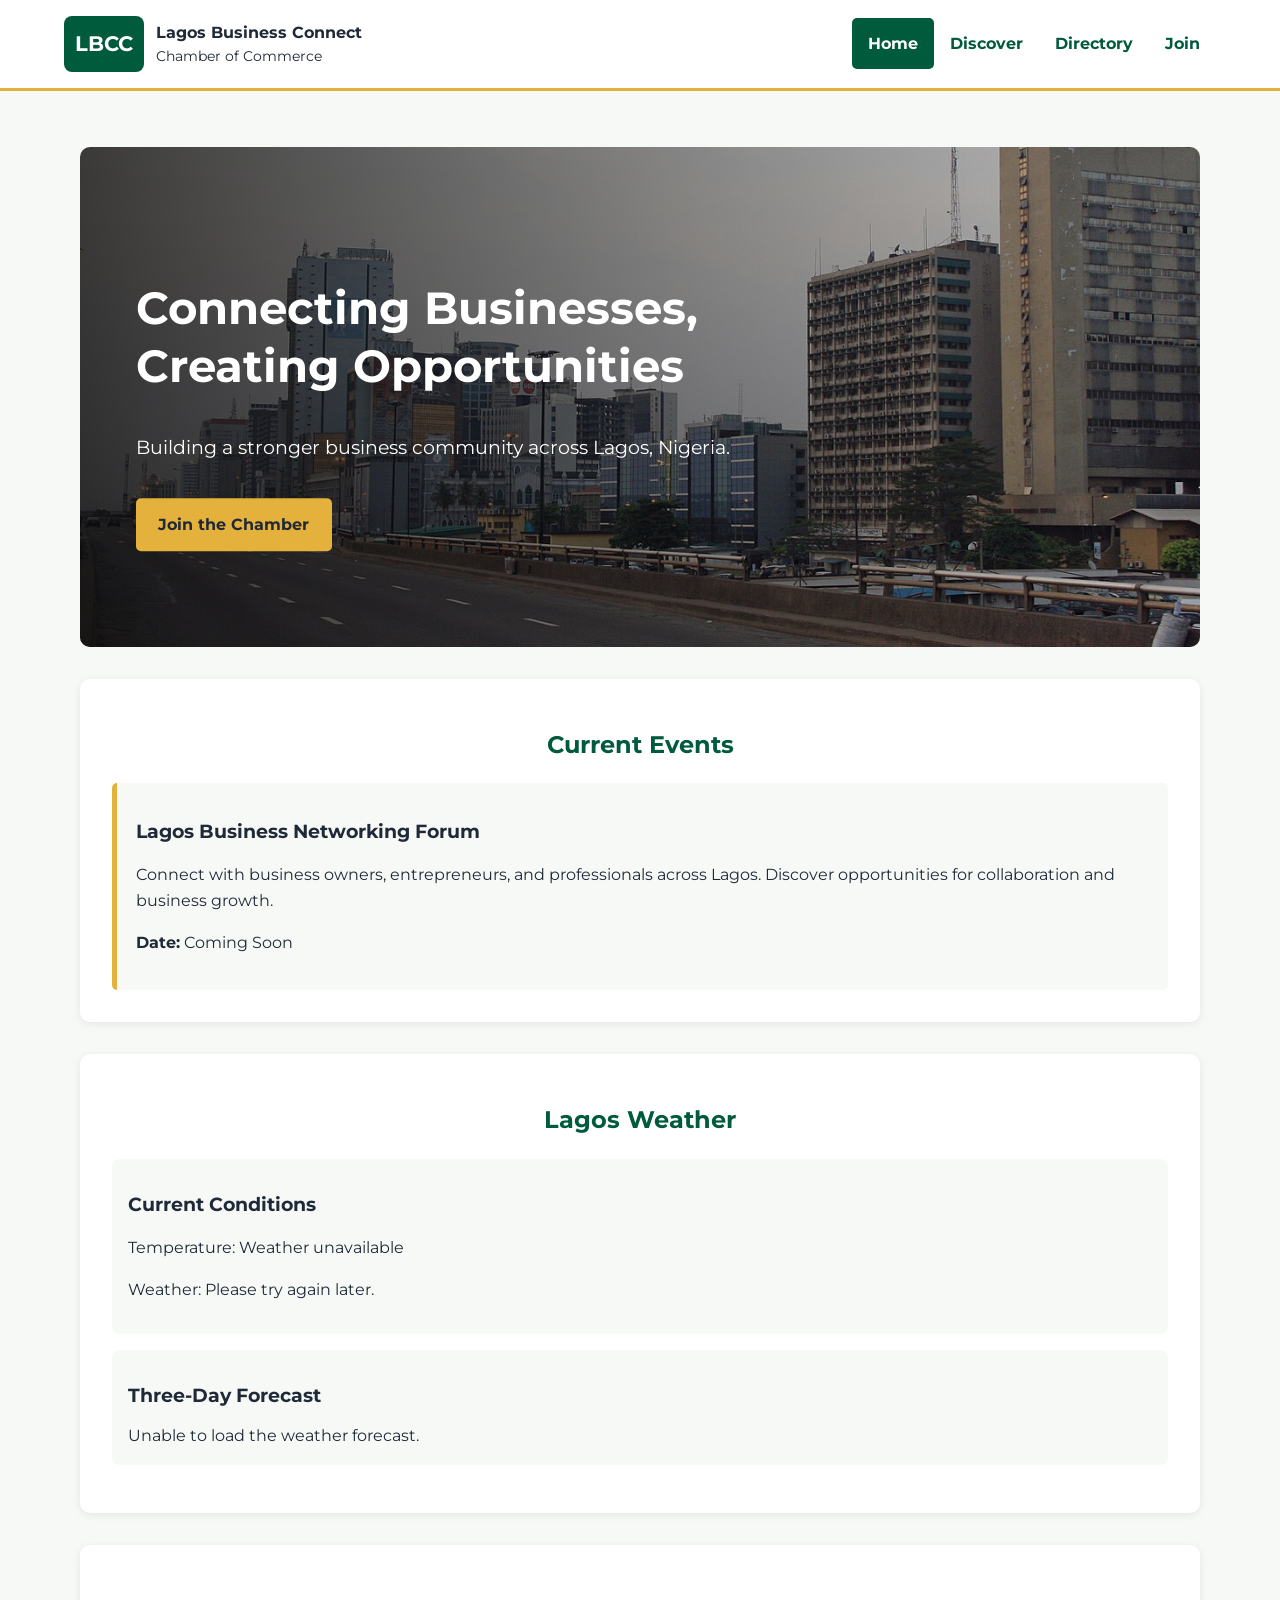
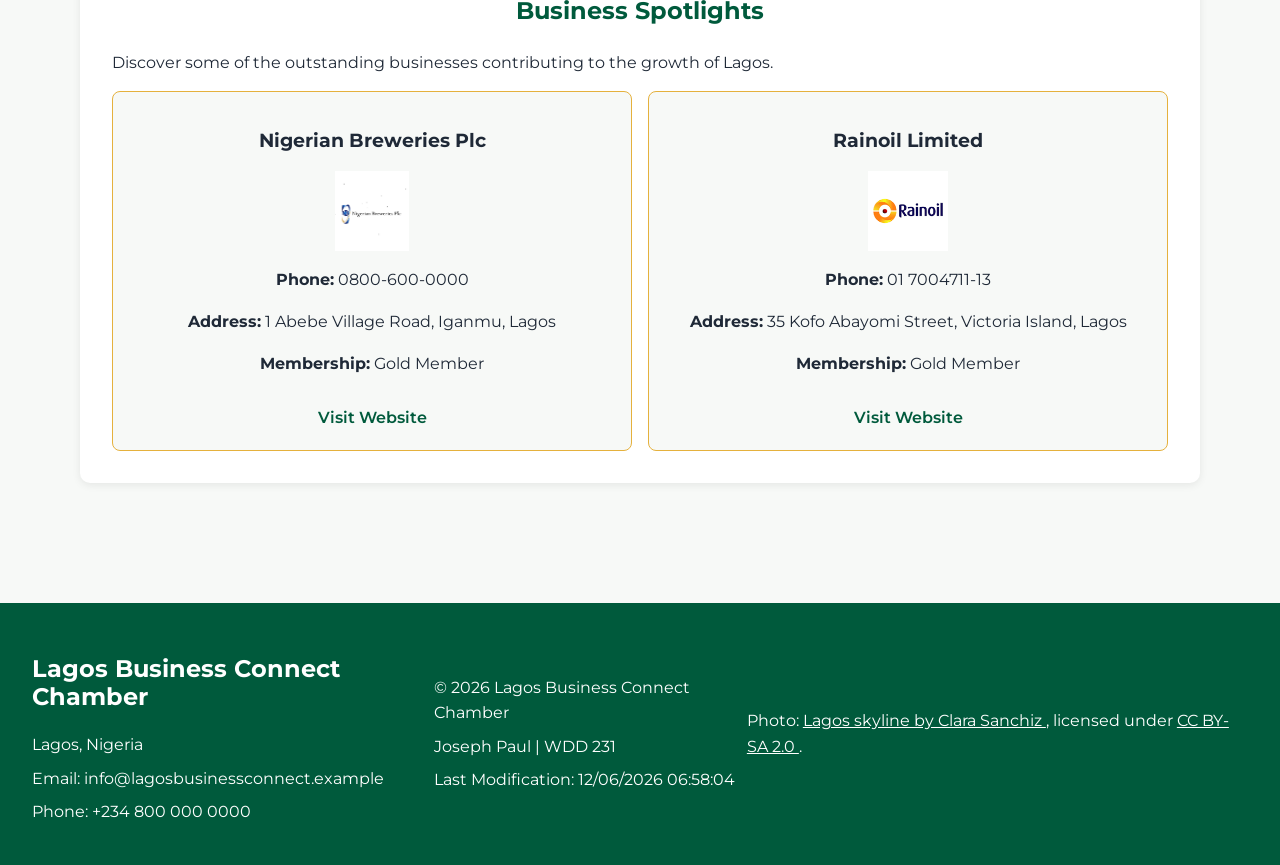
==== chamber/index.html @ 7c899bba "Complete Chamber Homepage Implementation" ====
<!DOCTYPE html>
<html lang="en">

<head>
    <meta charset="UTF-8">
    <meta name="viewport" content="width=device-width, initial-scale=1.0">

    <meta name="description" content="Connect with businesses, discover events, and explore opportunities through Lagos Business Connect Chamber of Commerce.">

    <meta name="author" content="Joseph Paul">

    <!-- Open Graph Metadata -->
    <meta property="og:title" content="Lagos Business Connect Chamber | Home">
    <meta property="og:description" content="Connecting businesses and creating opportunities across Lagos, Nigeria.">
    <meta property="og:type" content="website">
    <meta property="og:image" content="https://joseph-paul-b.github.io/wdd231/chamber/images/lagos-chamber.jpg">
    <meta property="og:url" content="https://joseph-paul-b.github.io/wdd231/chamber/index.html">

    <!-- Google Fonts: Montserrat -->
    <link rel="preconnect" href="https://fonts.googleapis.com">
    <link rel="preconnect" href="https://fonts.gstatic.com" crossorigin>
    <link href="https://fonts.googleapis.com/css2?family=Montserrat:wght@400;500;600;700&display=swap" rel="stylesheet">

    <!-- Favicon -->
    <link rel="icon" href="images/favicon.svg" type="image/svg+xml">

    <!-- CSS Stylesheets -->
    <link rel="stylesheet" href="styles/normalize.css">
    <link rel="stylesheet" href="styles/small.css">
    <link rel="stylesheet" href="styles/larger.css">
    <link rel="stylesheet" href="styles/home.css">

    <title>Lagos Business Connect Chamber | Home</title>

    <!-- JavaScript -->
    <script src="scripts/home.js" defer></script>

</head>

<body>

    <!-- Header -->
    <header>

        <div class="brand">
            <a href="index.html">
                <span>LBCC</span>
            </a>

            <div>
                <p>Lagos Business Connect</p>
                <p>Chamber of Commerce</p>
            </div>
        </div>

        <button
            id="menu-button"
            type="button"
            aria-label="Open navigation menu"
            aria-expanded="false"
            aria-controls="navigation"
        >
            ☰
        </button>

        <nav id="navigation">
            <a href="index.html" aria-current="page">Home</a>
            <a href="discover.html">Discover</a>
            <a href="directory.html">Directory</a>
            <a href="join.html">Join</a>
        </nav>

    </header>

    <!-- Main Content -->
    <main>

        <!-- Hero Section -->
        <section class="hero">

            <img
                src="images/lagos-chamber.jpg"
                alt="Lagos city skyline showing the business environment of Nigeria"
                fetchpriority="high"
            >

            <div class="hero-content">

                <h1>Connecting Businesses, Creating Opportunities</h1>

                <p>
                    Building a stronger business community across Lagos, Nigeria.
                </p>

                <a href="join.html" class="join-button">
                    Join the Chamber
                </a>

            </div>

        </section>

        <!-- Current Events Section -->
        <section class="events">

            <h2>Current Events</h2>

            <div class="event-card">

                <h3>Lagos Business Networking Forum</h3>

                <p>
                    Connect with business owners, entrepreneurs, and
                    professionals across Lagos. Discover opportunities
                    for collaboration and business growth.
                </p>

                <p>
                    <strong>Date:</strong> Coming Soon
                </p>

            </div>

        </section>

        <!-- Weather Section -->
        <section class="weather">

            <h2>Lagos Weather</h2>

            <div class="current-weather" id="current-weather">

                <h3>Current Conditions</h3>

                <p>
                    Temperature:
                    <span id="current-temperature">Loading...</span>
                </p>

                <p>
                    Weather:
                    <span id="weather-description">Loading...</span>
                </p>

            </div>

            <div class="weather-forecast">

                <h3>Three-Day Forecast</h3>

                <div id="forecast-container" aria-live="polite">

                    <p>Loading weather forecast...</p>

                </div>

            </div>

        </section>

        <!-- Company Spotlights Section -->
        <section class="spotlights">

            <h2>Business Spotlights</h2>

            <p>
                Discover some of the outstanding businesses
                contributing to the growth of Lagos.
            </p>

            <div id="spotlights-container" aria-live="polite">

                <p>Loading business spotlights...</p>

            </div>

        </section>

    </main>

    <!-- Footer -->
    <footer>

        <div class="contact-information">

            <h2>Lagos Business Connect Chamber</h2>

            <p>Lagos, Nigeria</p>

            <p>Email: info@lagosbusinessconnect.example</p>

            <p>Phone: +234 800 000 0000</p>

        </div>

        <div class="development-information">

            <p>
                &copy; <span id="current-year"></span>
                Lagos Business Connect Chamber
            </p>

            <p>Joseph Paul | WDD 231</p>

            <p>
                Last Modification:
                <span id="last-modified"></span>
            </p>

        </div>

        <p class="image-credit">

            Photo:

            <a href="https://commons.wikimedia.org/wiki/File:Lagos_skyline.jpg"
               target="_blank"
               rel="noopener noreferrer">
                Lagos skyline by Clara Sanchiz
            </a>,

            licensed under

            <a href="https://creativecommons.org/licenses/by-sa/2.0/"
               target="_blank"
               rel="noopener noreferrer">
                CC BY-SA 2.0
            </a>.

        </p>

    </footer>

</body>

</html>
---- chamber/styles/small.css ----
/*
   Lagos Business Connect Chamber
   Mobile Stylesheet
*/

/* ---------- General Styles ---------- */

:root {
    --primary-color: #005A3C;
    --secondary-color: #E5B13D;
    --background-color: #F7F9F7;
    --text-color: #1F2937;
    --white-color: #FFFFFF;
}

* {
    box-sizing: border-box;
}

body {
    font-family: "Montserrat", sans-serif;
    background-color: var(--background-color);
    color: var(--text-color);
    line-height: 1.6;
    margin: 0;
}

/* General Link Color */

a {
    color: var(--primary-color);
}

h1,
h2,
h3 {
    line-height: 1.2;
}

h1,
h2 {
    color: var(--primary-color);
}

main {
    max-width: 1200px;
    margin: 0 auto;
    padding: 1rem;
}

/* ---------- Header ---------- */

header {
    background-color: var(--white-color);
    padding: 1rem;
    display: flex;
    flex-wrap: wrap;
    justify-content: space-between;
    align-items: center;
    border-bottom: 3px solid var(--secondary-color);
}

.brand {
    display: flex;
    align-items: center;
    gap: 0.75rem;
}

.brand a {
    background-color: var(--primary-color);
    color: var(--white-color);
    font-weight: bold;
    font-size: 1.3rem;
    padding: 0.7rem;
    border-radius: 8px;
}

.brand div p {
    margin: 0;
    font-weight: bold;
}

.brand div p:last-child {
    font-size: 0.85rem;
    font-weight: normal;
}

/* ---------- Navigation ---------- */

#menu-button {
    background-color: var(--primary-color);
    color: var(--white-color);
    border: none;
    padding: 0.5rem 0.8rem;
    font-size: 1.5rem;
    cursor: pointer;
    border-radius: 5px;
}

#navigation {
    display: none;
    flex-direction: column;
    width: 100%;
    margin-top: 1rem;
}

#navigation.open {
    display: flex;
}

#navigation a {
    color: var(--primary-color);
    padding: 0.8rem;
    font-weight: bold;
    border-bottom: 1px solid #dddddd;
}

#navigation a:hover,
#navigation a[aria-current="page"] {
    background-color: var(--primary-color);
    color: var(--white-color);
}

/* ---------- Main Content ---------- */

main > h1 {
    margin-top: 1rem;
}

.directory {
    margin-top: 2rem;
}

.directory h2 {
    text-align: center;
}

/* ---------- Grid and List Buttons ---------- */

.view-buttons {
    display: flex;
    justify-content: center;
    gap: 1rem;
    margin: 1.5rem 0;
}

.view-buttons button {
    background-color: var(--primary-color);
    color: var(--white-color);
    border: none;
    padding: 0.7rem 1.2rem;
    border-radius: 5px;
    cursor: pointer;
    font-weight: bold;
}

.view-buttons button:hover {
    background-color: var(--secondary-color);
    color: var(--text-color);
}

/* ---------- Member Cards: Grid View ---------- */

#members-container.grid-view {
    display: grid;
    grid-template-columns: 1fr;
    gap: 1.5rem;
}

.member-card {
    background-color: var(--white-color);
    border: 1px solid #dddddd;
    border-radius: 8px;
    padding: 1rem;
    text-align: center;
    box-shadow: 0 2px 5px rgba(0, 0, 0, 0.08);
}

.member-card img {
    width: 100%;
    max-width: 180px;
    height: 120px;
    object-fit: contain;
    margin: 0 auto 1rem;
}

.member-card h3 {
    color: var(--primary-color);
}

.member-card a {
    color: var(--primary-color);
    font-weight: bold;
}

/* ---------- Member Cards: List View ---------- */

#members-container.list-view {
    display: flex;
    flex-direction: column;
    gap: 0.5rem;
}

#members-container.list-view .member-card {
    display: block;
    text-align: left;
    box-shadow: none;
    border-radius: 0;
}

#members-container.list-view .member-card img {
    display: none;
}

#members-container.list-view .member-card h3 {
    margin-top: 0;
}

/* ---------- Footer ---------- */

footer {
    background-color: var(--primary-color);
    color: var(--white-color);
    padding: 2rem 1rem;
    margin-top: 3rem;
    text-align: center;
}

footer h2 {
    color: var(--white-color);
}

footer p {
    margin: 0.5rem 0;
}

/* ---------- Footer Links: Contrast Fix ---------- */

footer a,
footer a:link,
footer a:visited {
    color: var(--white-color);
    text-decoration: underline;
}

footer a:hover,
footer a:active {
    color: var(--white-color);
}

/* ---------- Keyboard Accessibility ---------- */

a:focus-visible,
button:focus-visible {
    outline: 3px solid var(--secondary-color);
    outline-offset: 3px;
}
---- chamber/styles/larger.css ----
/*
   Lagos Business Connect Chamber
   Larger Screen Stylesheet
*/

/* ---------- Larger Screens ---------- */

@media screen and (min-width: 700px) {

    /* Header */

    header {
        padding: 1rem 5%;
    }

    /* Navigation */

    #menu-button {
        display: none;
    }

    #navigation {
        display: flex;
        flex-direction: row;
        justify-content: flex-end;
        align-items: center;
        width: auto;
        margin-top: 0;
    }

    #navigation a {
        border-bottom: none;
        padding: 0.8rem 1rem;
        border-radius: 5px;
    }

    /* Main Content */

    main {
        padding: 2rem;
    }

    main > h1 {
        font-size: 2.2rem;
    }

    /* Member Grid */

    #members-container.grid-view {
        grid-template-columns: repeat(2, 1fr);
    }

    /* Member List */

    #members-container.list-view .member-card {
        display: grid;
        grid-template-columns: 1fr 2fr;
        align-items: center;
        gap: 1rem;
        padding: 1rem 2rem;
    }

    /* Footer */

    footer {
        display: flex;
        justify-content: space-around;
        align-items: center;
        text-align: left;
        padding: 2rem;
    }

}

/* ---------- Wide Desktop Screens ---------- */

@media screen and (min-width: 1000px) {

    #members-container.grid-view {
        grid-template-columns: repeat(3, 1fr);
    }

    main {
        padding: 2.5rem;
    }

}
---- chamber/styles/home.css ----
/*
   Lagos Business Connect Chamber
   Homepage Styles
*/

/* ---------- Hero Section ---------- */

.hero {
    position: relative;
    margin: 1rem 0 2rem;
    overflow: hidden;
    border-radius: 10px;
}

.hero img {
    width: 100%;
    height: 420px;
    object-fit: cover;
}

.hero::after {
    content: "";
    position: absolute;
    inset: 0;
    background: linear-gradient(
        90deg,
        rgba(0, 0, 0, 0.75),
        rgba(0, 0, 0, 0.15)
    );
}

.hero-content {
    position: absolute;
    top: 50%;
    left: 5%;
    transform: translateY(-50%);
    z-index: 1;
    max-width: 600px;
    color: #FFFFFF;
}

.hero-content h1 {
    color: #FFFFFF;
    font-size: 2rem;
    line-height: 1.3;
}

.hero-content p {
    font-size: 1rem;
}

/* ---------- Join Button ---------- */

.join-button {
    display: inline-block;
    background-color: #E5B13D;
    color: #1F2937;
    padding: 0.85rem 1.4rem;
    border-radius: 5px;
    font-weight: 700;
    margin-top: 1rem;
}

.join-button:hover {
    background-color: #FFFFFF;
    color: #005A3C;
}

/* ---------- Homepage Sections ---------- */

.events,
.weather,
.spotlights {
    margin: 2rem 0;
    padding: 1.5rem;
    background-color: #FFFFFF;
    border-radius: 10px;
    box-shadow: 0 2px 8px rgba(0, 0, 0, 0.08);
}

.events h2,
.weather h2,
.spotlights h2 {
    text-align: center;
    margin-bottom: 1.5rem;
}

/* ---------- Events ---------- */

.event-card {
    background-color: #F7F9F7;
    border-left: 5px solid #E5B13D;
    padding: 1.2rem;
    border-radius: 5px;
}

/* ---------- Weather ---------- */

.current-weather,
.weather-forecast {
    background-color: #F7F9F7;
    padding: 1rem;
    margin-bottom: 1rem;
    border-radius: 8px;
}

.weather-forecast h3 {
    margin-bottom: 1rem;
}

#forecast-container {
    display: grid;
    grid-template-columns: 1fr;
    gap: 1rem;
}

/* Individual Forecast Cards */

.forecast-card {
    background-color: #FFFFFF;
    padding: 1rem;
    border-radius: 8px;
    border: 1px solid #E5B13D;
    text-align: center;
}

.forecast-card h4 {
    color: #005A3C;
    margin-bottom: 0.5rem;
}

/* ---------- Company Spotlights ---------- */

#spotlights-container {
    display: grid;
    grid-template-columns: 1fr;
    gap: 1rem;
}

/* Individual Spotlight Cards */

.spotlight-card {
    background-color: #F7F9F7;
    padding: 1.2rem;
    border-radius: 8px;
    text-align: center;
    border: 1px solid #E5B13D;
}

.spotlight-card img {
    display: block;
    width: 120px;
    height: 80px;
    object-fit: contain;
    margin: 1rem auto;
}

.spotlight-card a {
    display: inline-block;
    margin-top: 0.8rem;
    font-weight: 600;
}

/* ---------- Keyboard Accessibility ---------- */

.hero a:focus-visible,
.events a:focus-visible,
.weather a:focus-visible,
.spotlights a:focus-visible {
    outline: 3px solid #E5B13D;
    outline-offset: 4px;
}

/* ---------- Larger Screens ---------- */

@media screen and (min-width: 700px) {

    .hero img {
        height: 500px;
    }

    .hero-content h1 {
        font-size: 2.8rem;
    }

    .hero-content p {
        font-size: 1.2rem;
    }

    .events,
    .weather,
    .spotlights {
        padding: 2rem;
    }

    #forecast-container {
        grid-template-columns: repeat(3, 1fr);
    }

    #spotlights-container {
        grid-template-columns: repeat(2, 1fr);
    }

}
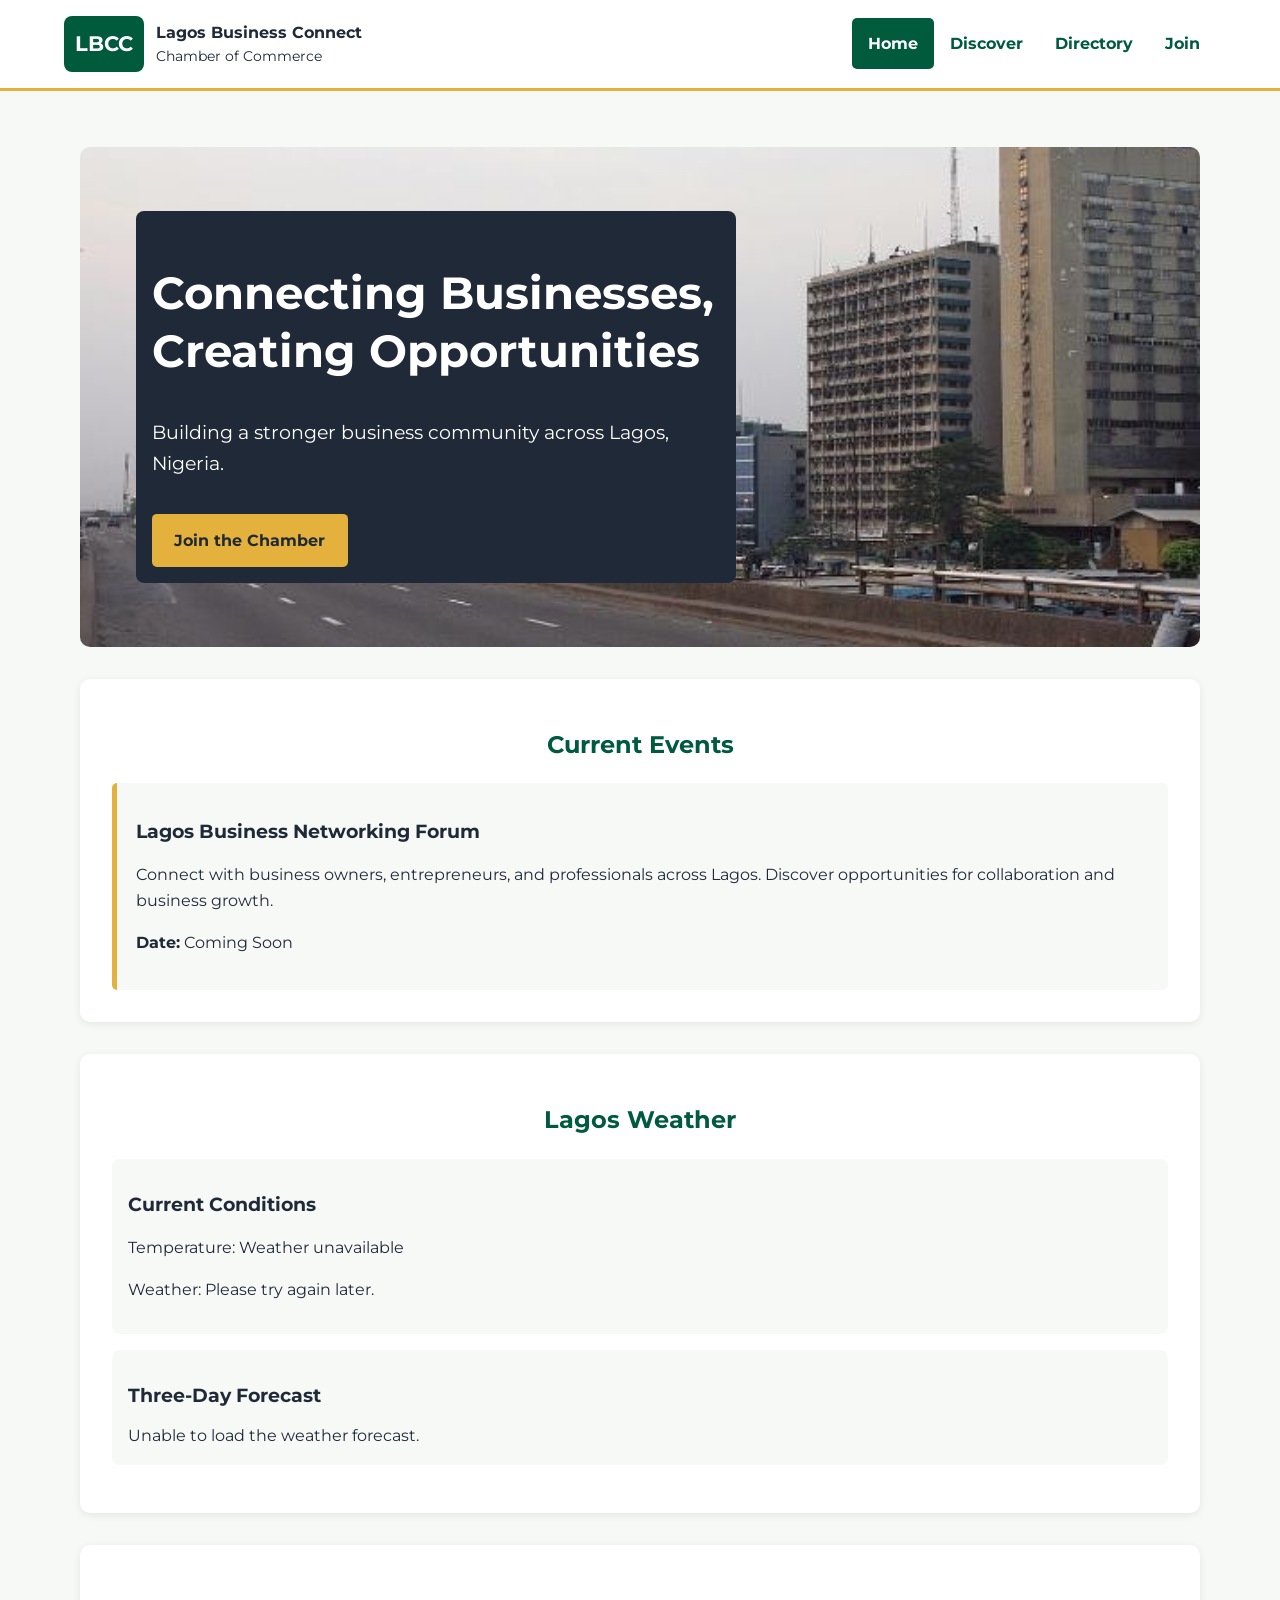
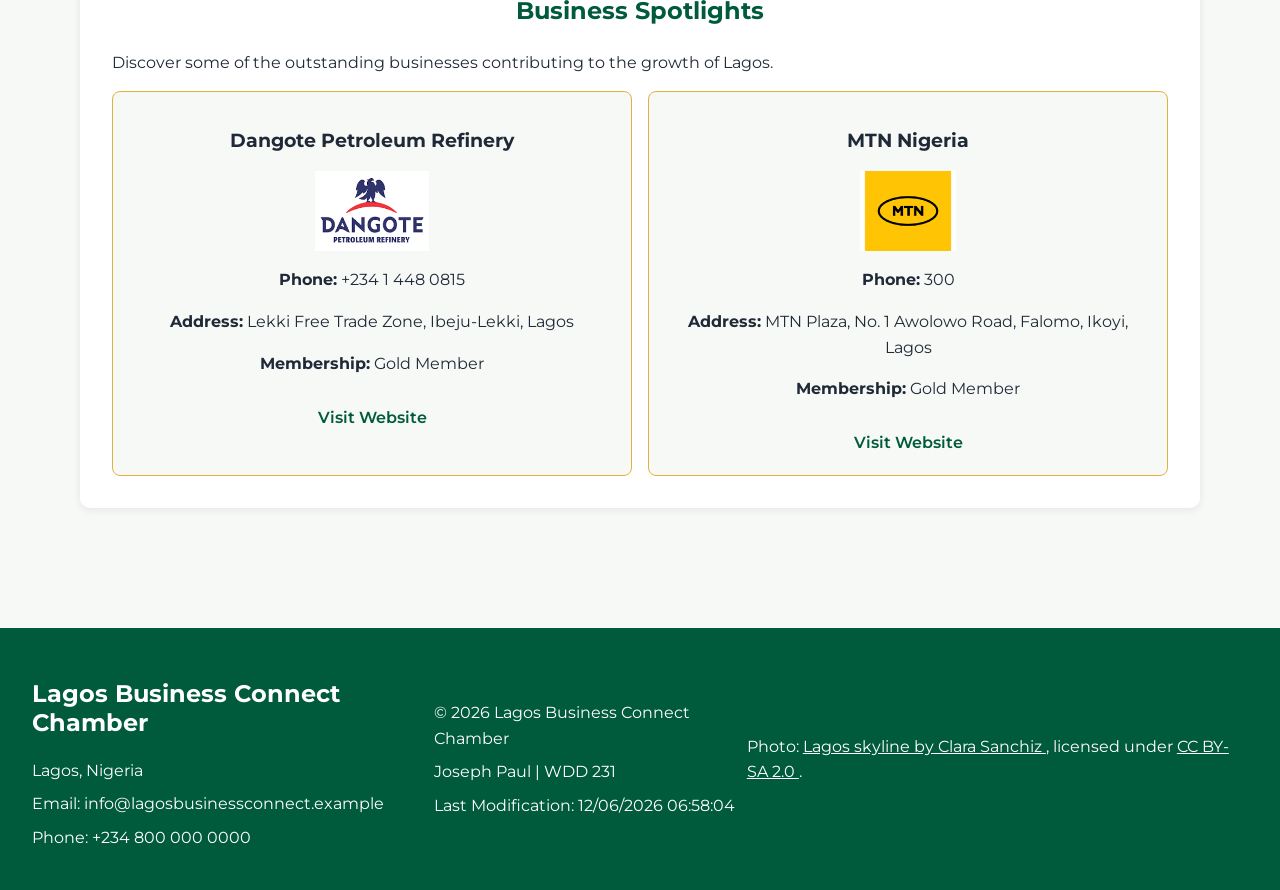
==== commit 6ccae4d9: "Clean Chamber Homepage CSS and Update Open Graph Metadata" ====
--- a/chamber/index.html
+++ b/chamber/index.html
@@ -10,7 +10,7 @@
     <meta name="author" content="Joseph Paul">
 
     <!-- Open Graph Metadata -->
-    <meta property="og:title" content="Lagos Business Connect Chamber | Home">
+    <meta property="og:title" content="Lagos Business Connect Chamber | Official Homepage">
     <meta property="og:description" content="Connecting businesses and creating opportunities across Lagos, Nigeria.">
     <meta property="og:type" content="website">
     <meta property="og:image" content="https://joseph-paul-b.github.io/wdd231/chamber/images/lagos-chamber.jpg">
--- a/chamber/styles/home.css
+++ b/chamber/styles/home.css
@@ -18,17 +18,6 @@
     object-fit: cover;
 }
 
-.hero::after {
-    content: "";
-    position: absolute;
-    inset: 0;
-    background: linear-gradient(
-        90deg,
-        rgba(0, 0, 0, 0.75),
-        rgba(0, 0, 0, 0.15)
-    );
-}
-
 .hero-content {
     position: absolute;
     top: 50%;
@@ -37,6 +26,9 @@
     z-index: 1;
     max-width: 600px;
     color: #FFFFFF;
+    background-color: #1F2937;
+    padding: 1rem;
+    border-radius: 8px;
 }
 
 .hero-content h1 {
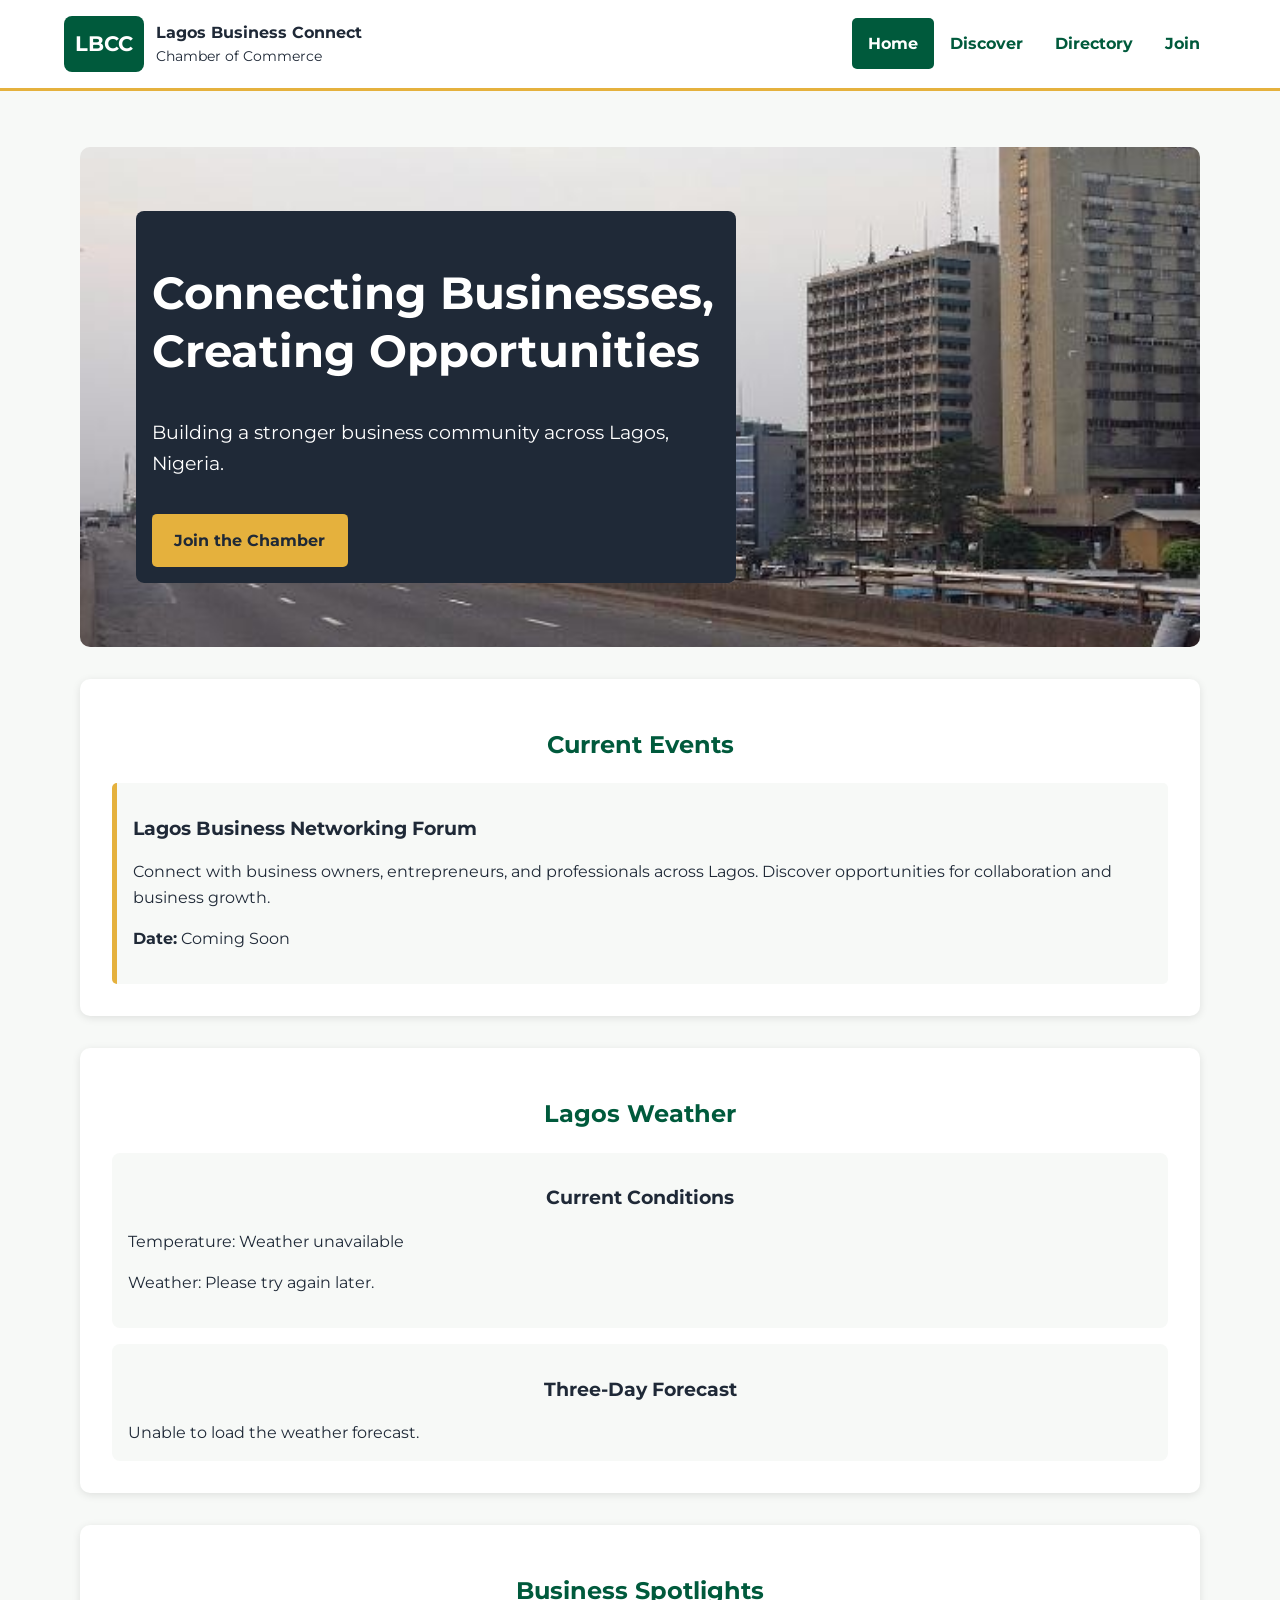
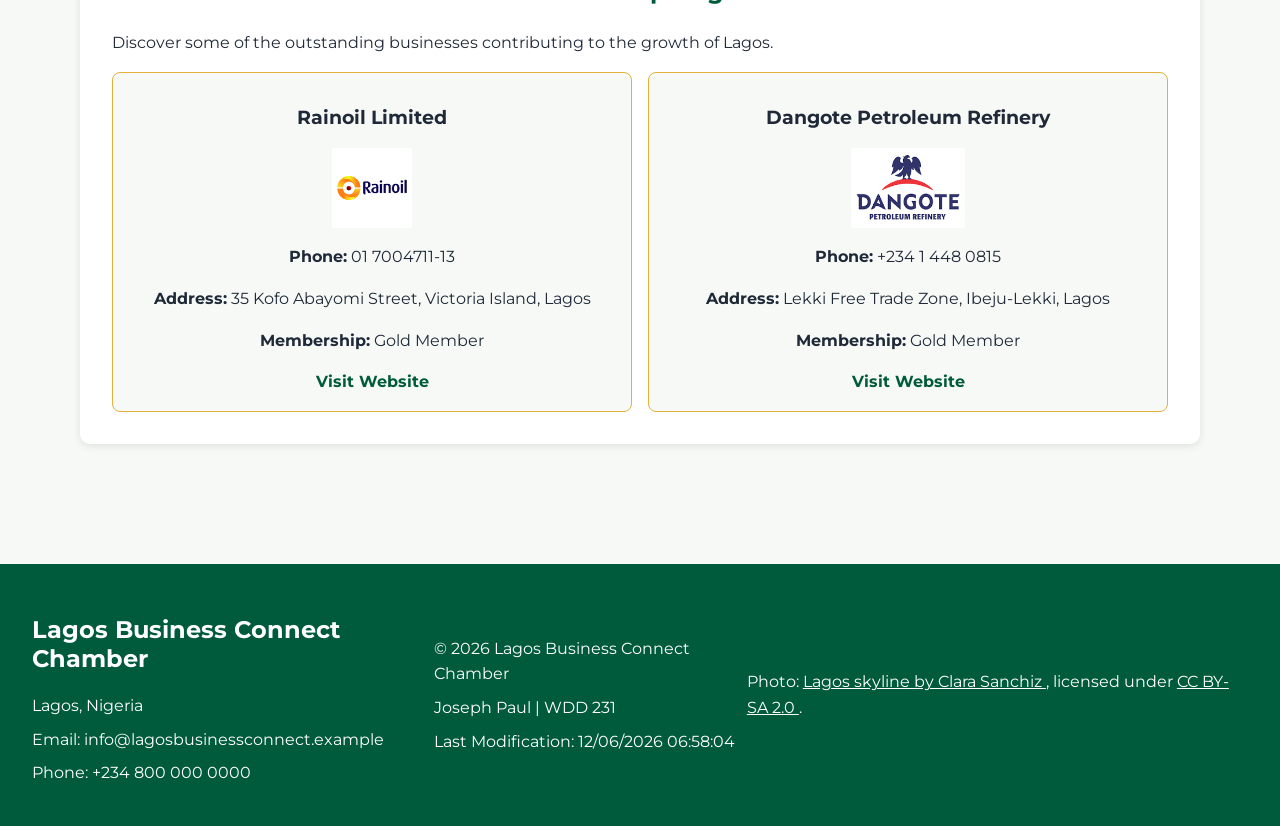
==== commit 9b52d749: "w3 Re organize Chamber pages to use shared stylesheets" ====
--- a/chamber/index.html
+++ b/chamber/index.html
@@ -28,7 +28,6 @@
     <link rel="stylesheet" href="styles/normalize.css">
     <link rel="stylesheet" href="styles/small.css">
     <link rel="stylesheet" href="styles/larger.css">
-    <link rel="stylesheet" href="styles/home.css">
 
     <title>Lagos Business Connect Chamber | Home</title>
 
--- a/chamber/styles/small.css
+++ b/chamber/styles/small.css
@@ -216,6 +216,163 @@
     margin-top: 0;
 }
 
+/* ---------- Home Page Hero ---------- */
+
+.hero {
+    position: relative;
+    margin: 1rem 0 2rem;
+    overflow: hidden;
+    border-radius: 10px;
+}
+
+.hero img {
+    width: 100%;
+    height: 420px;
+    object-fit: cover;
+}
+
+.hero-content {
+    position: absolute;
+    top: 50%;
+    left: 5%;
+    transform: translateY(-50%);
+    z-index: 1;
+    max-width: 600px;
+    color: var(--white-color);
+    background-color: var(--text-color);
+    padding: 1rem;
+    border-radius: 8px;
+}
+
+.hero-content h1 {
+    color: var(--white-color);
+    font-size: 2rem;
+    line-height: 1.3;
+}
+
+.hero-content p {
+    font-size: 1rem;
+}
+
+/* ---------- Join Button ---------- */
+
+.join-button {
+    display: inline-block;
+    background-color: var(--secondary-color);
+    color: var(--text-color);
+    padding: 0.85rem 1.4rem;
+    border-radius: 5px;
+    font-weight: 700;
+    margin-top: 1rem;
+}
+
+.join-button:hover {
+    background-color: var(--white-color);
+    color: var(--primary-color);
+}
+
+/* ---------- Home Page Events ---------- */
+
+.events {
+    margin: 2rem 0;
+    padding: 1.5rem;
+    background-color: var(--white-color);
+    border-radius: 10px;
+    box-shadow: 0 2px 8px rgba(0, 0, 0, 0.1);
+}
+
+.events h2,
+.weather h2,
+.spotlights h2 {
+    text-align: center;
+    margin-bottom: 1.5rem;
+}
+
+.event-card {
+    background-color: var(--background-color);
+    padding: 1rem;
+    border-left: 5px solid var(--secondary-color);
+    border-radius: 5px;
+}
+
+/* ---------- Home Page Weather ---------- */
+
+.weather {
+    margin: 2rem 0;
+    padding: 1.5rem;
+    background-color: var(--white-color);
+    border-radius: 10px;
+    box-shadow: 0 2px 8px rgba(0, 0, 0, 0.1);
+}
+
+.weather h3 {
+    text-align: center;
+}
+
+.current-weather,
+.weather-forecast {
+    background-color: var(--background-color);
+    padding: 1rem;
+    margin-top: 1rem;
+    border-radius: 8px;
+}
+
+#forecast-container {
+    display: grid;
+    grid-template-columns: 1fr;
+    gap: 1rem;
+}
+
+.forecast-card {
+    background-color: var(--white-color);
+    padding: 1rem;
+    border: 1px solid var(--secondary-color);
+    border-radius: 8px;
+    text-align: center;
+}
+
+.forecast-card h4 {
+    color: var(--primary-color);
+    margin-bottom: 0.5rem;
+}
+
+/* ---------- Business Spotlights ---------- */
+
+.spotlights {
+    margin: 2rem 0;
+    padding: 1.5rem;
+    background-color: var(--white-color);
+    border-radius: 10px;
+    box-shadow: 0 2px 8px rgba(0, 0, 0, 0.1);
+}
+
+#spotlights-container {
+    display: grid;
+    grid-template-columns: 1fr;
+    gap: 1rem;
+}
+
+.spotlight-card {
+    background-color: var(--background-color);
+    padding: 1rem;
+    border-radius: 8px;
+    text-align: center;
+    border: 1px solid var(--secondary-color);
+}
+
+.spotlight-card img {
+    display: block;
+    width: 120px;
+    height: 80px;
+    object-fit: contain;
+    margin: 1rem auto;
+}
+
+.spotlight-card a {
+    color: var(--primary-color);
+    font-weight: bold;
+}
+
 /* ---------- Footer ---------- */
 
 footer {
@@ -234,7 +391,7 @@
     margin: 0.5rem 0;
 }
 
-/* ---------- Footer Links: Contrast Fix ---------- */
+/* ---------- Footer Links ---------- */
 
 footer a,
 footer a:link,
@@ -254,4 +411,141 @@
 button:focus-visible {
     outline: 3px solid var(--secondary-color);
     outline-offset: 3px;
+}
+
+.hero a:focus-visible,
+.events a:focus-visible,
+.weather a:focus-visible,
+.spotlights a:focus-visible {
+    outline: 3px solid var(--secondary-color);
+    outline-offset: 4px;
+}
+
+/* ---------- Join Page Form ---------- */
+
+.membership-form {
+    display: flex;
+    flex-direction: column;
+    gap: 1rem;
+    background-color: var(--white-color);
+    padding: 1rem;
+    border-radius: 8px;
+}
+
+.membership-form label {
+    display: flex;
+    flex-direction: column;
+    gap: 0.4rem;
+    font-weight: 600;
+}
+
+.membership-form input[type="text"],
+.membership-form input[type="email"],
+.membership-form input[type="tel"],
+.membership-form select,
+.membership-form textarea {
+    width: 100%;
+    padding: 0.7rem;
+    border: 1px solid #999999;
+    border-radius: 5px;
+    font: inherit;
+}
+
+.membership-form textarea {
+    min-height: 120px;
+}
+
+.membership-form input[type="submit"] {
+    background-color: var(--primary-color);
+    color: var(--white-color);
+    border: none;
+    padding: 0.8rem;
+    border-radius: 5px;
+    font-weight: bold;
+    cursor: pointer;
+}
+
+/* ---------- Membership Cards ---------- */
+
+.membership-section {
+    margin-top: 2rem;
+}
+
+.membership-section h2 {
+    text-align: center;
+}
+
+.membership-cards {
+    display: grid;
+    grid-template-columns: 1fr;
+    gap: 1rem;
+}
+
+.membership-card {
+    background-color: var(--white-color);
+    padding: 1.5rem;
+    border: 1px solid #dddddd;
+    border-radius: 8px;
+    text-align: center;
+    animation: card-appear 0.8s ease-out;
+}
+
+.membership-card h3 {
+    color: var(--primary-color);
+}
+
+.membership-card a {
+    display: inline-block;
+    background-color: var(--primary-color);
+    color: var(--white-color);
+    padding: 0.6rem 1rem;
+    border-radius: 5px;
+    font-weight: bold;
+    text-decoration: none;
+}
+
+.membership-card a:hover {
+    background-color: var(--secondary-color);
+    color: var(--text-color);
+}
+
+/* ---------- Membership Modals ---------- */
+
+dialog {
+    width: 90%;
+    max-width: 450px;
+    padding: 1.5rem;
+    border: none;
+    border-radius: 8px;
+    background-color: var(--white-color);
+    box-shadow: 0 4px 10px rgba(0, 0, 0, 0.2);
+}
+
+dialog::backdrop {
+    background-color: rgba(0, 0, 0, 0.6);
+}
+
+dialog h2 {
+    color: var(--primary-color);
+}
+
+.close-modal {
+    background-color: var(--primary-color);
+    color: var(--white-color);
+    border: none;
+    padding: 0.6rem 1rem;
+    border-radius: 5px;
+    cursor: pointer;
+}
+
+/* ---------- Membership Card Animation ---------- */
+
+@keyframes card-appear {
+    from {
+        opacity: 0;
+    }
+
+    to {
+        opacity: 1;
+    }
 }
--- a/chamber/styles/larger.css
+++ b/chamber/styles/larger.css
@@ -43,6 +43,54 @@
     main > h1 {
         font-size: 2.2rem;
     }
+        /* Home Page Hero */
+
+    .hero img {
+        height: 500px;
+    }
+
+    .hero-content h1 {
+        font-size: 2.8rem;
+    }
+
+    .hero-content p {
+        font-size: 1.2rem;
+    }
+
+    /* Home Page Sections */
+
+    .events,
+    .weather,
+    .spotlights {
+        padding: 2rem;
+    }
+
+    /* Weather Forecast */
+
+    #forecast-container {
+        grid-template-columns: repeat(3, 1fr);
+    }
+
+    /* Business Spotlights */
+
+    #spotlights-container {
+        grid-template-columns: repeat(2, 1fr);
+    }
+    /* Join Page Layout */
+
+.join-page {
+    display: grid;
+    grid-template-columns: 2fr 1fr;
+    gap: 2rem;
+}
+
+.join-page > h1 {
+    grid-column: 1 / 3;
+}
+
+.membership-section {
+    margin-top: 0;
+}
 
     /* Member Grid */
 
@@ -84,4 +132,4 @@
         padding: 2.5rem;
     }
 
-}+}
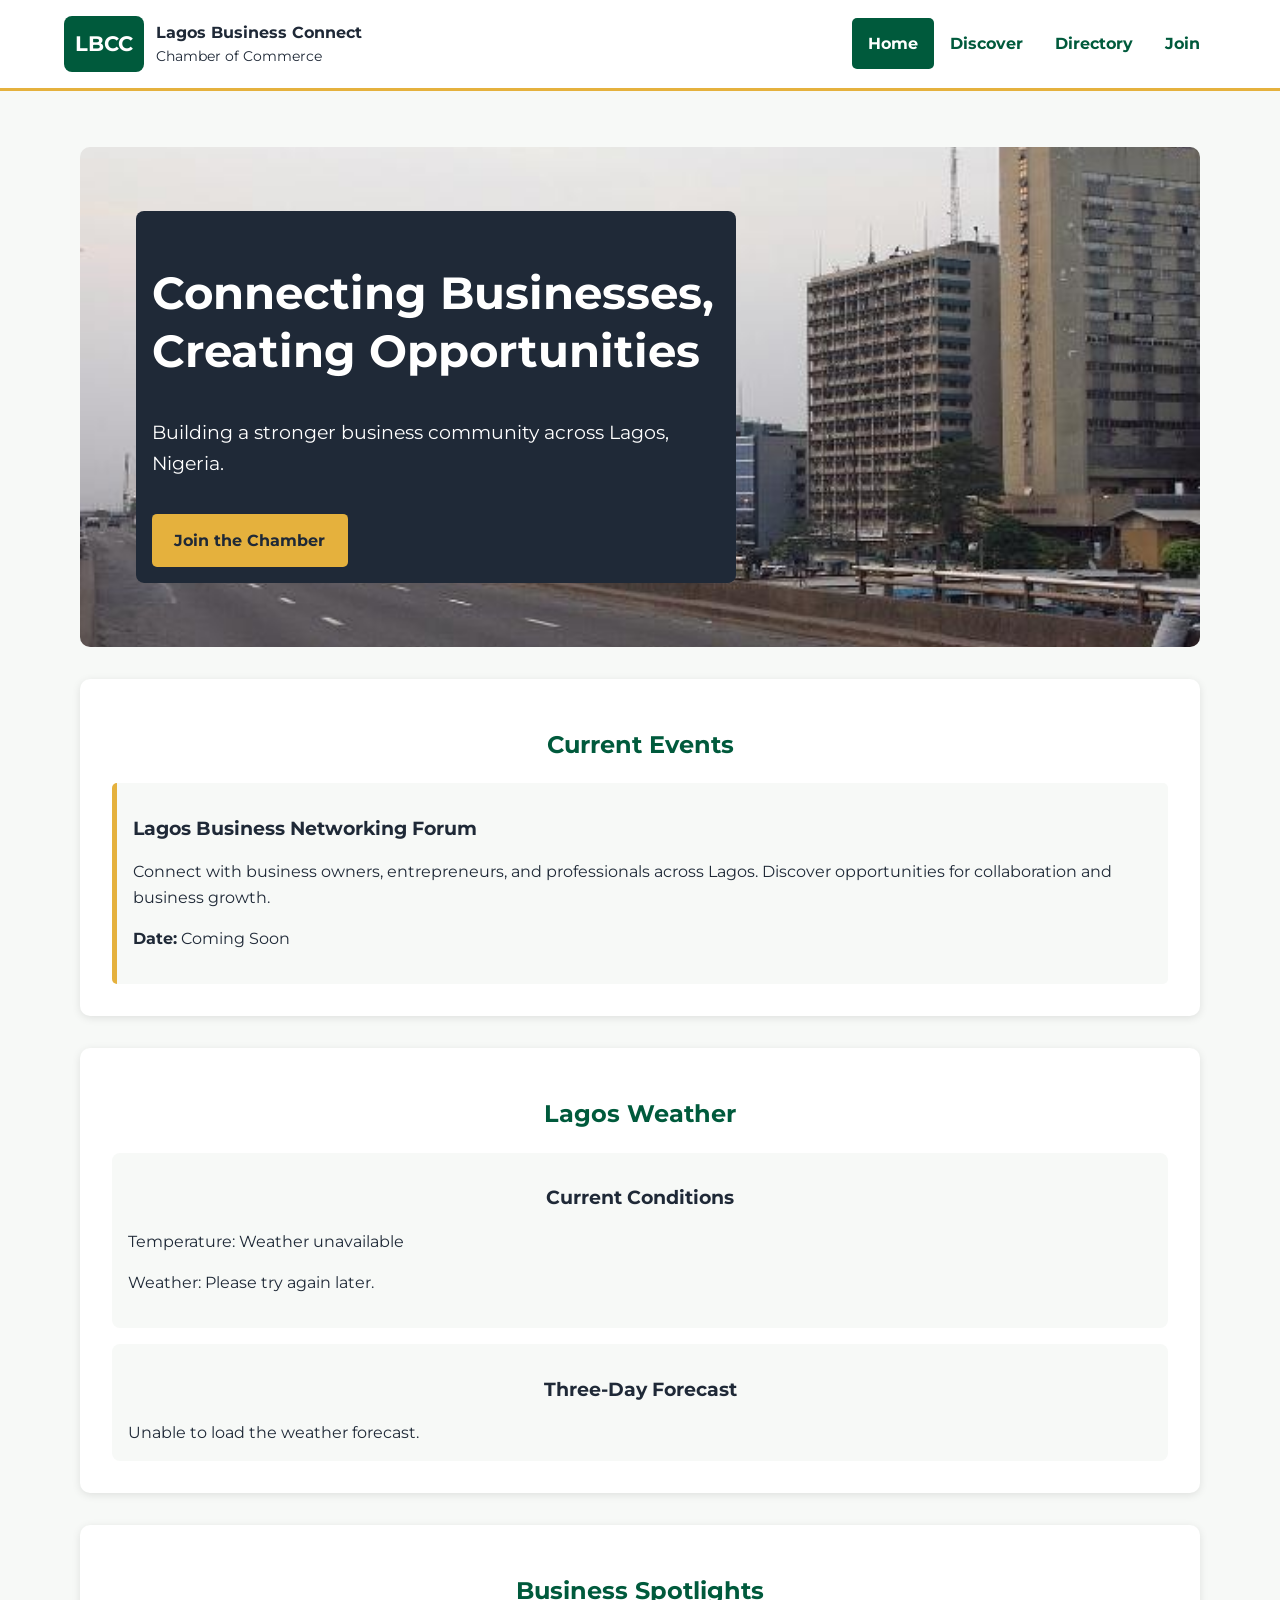
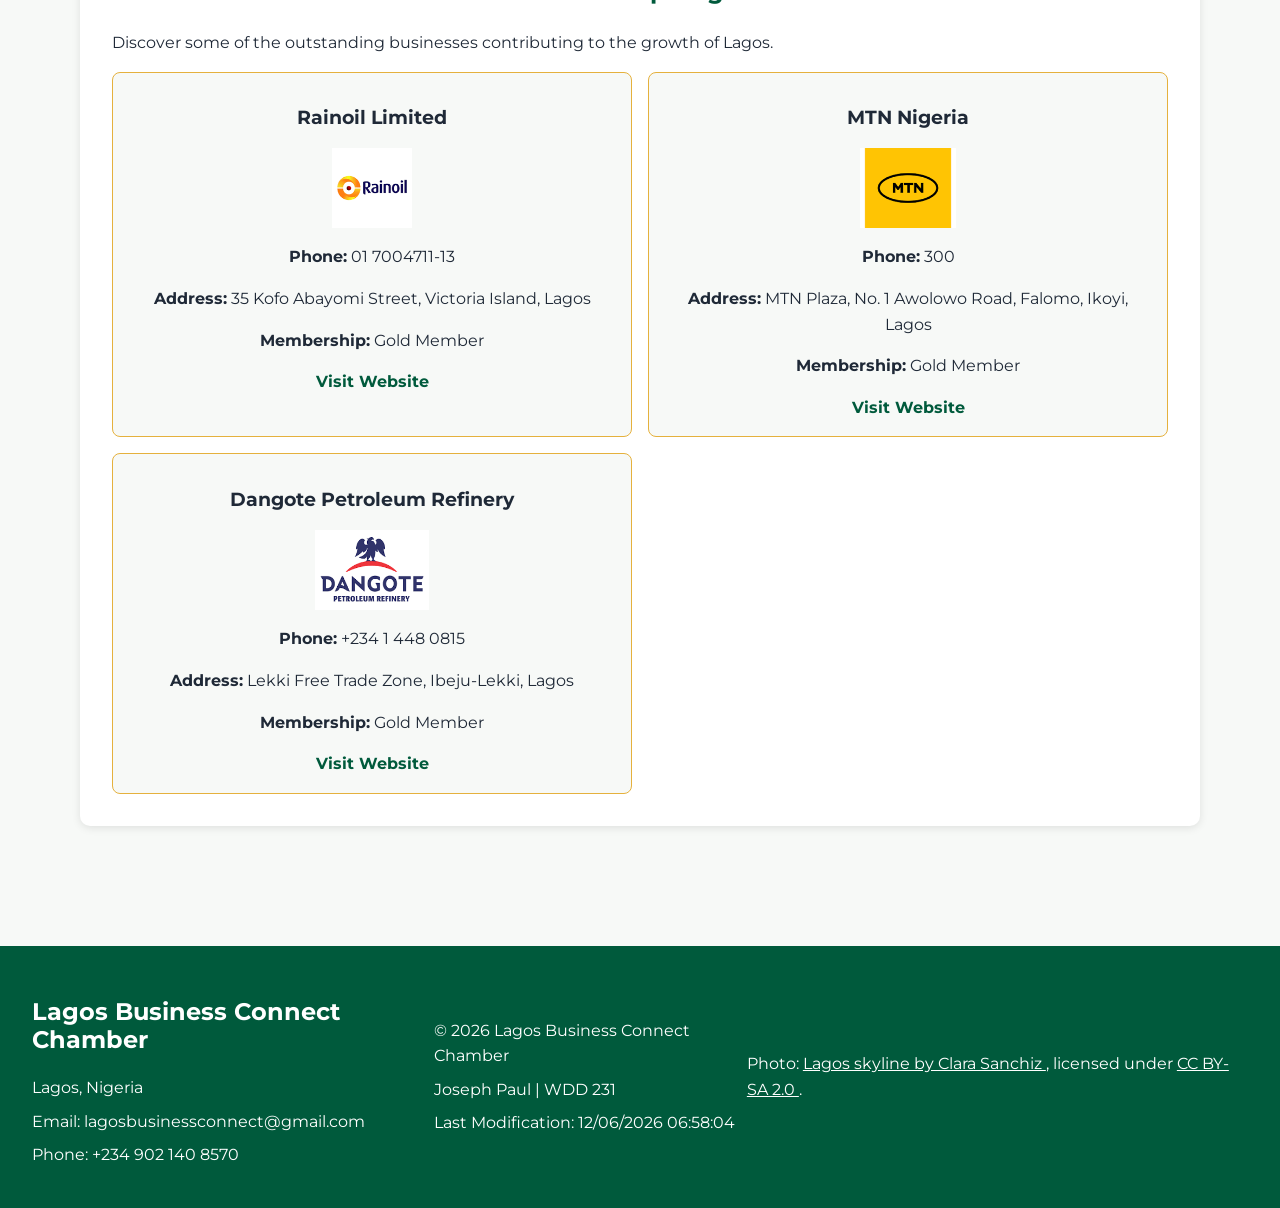
==== commit e18a863c: "Update contact details" ====
--- a/chamber/index.html
+++ b/chamber/index.html
@@ -186,10 +186,9 @@
 
             <p>Lagos, Nigeria</p>
 
-            <p>Email: info@lagosbusinessconnect.example</p>
-
-            <p>Phone: +234 800 000 0000</p>
-
+            <p>Email: lagosbusinessconnect@gmail.com</p>
+
+            <p>Phone: +234 902 140 8570</p>
         </div>
 
         <div class="development-information">
